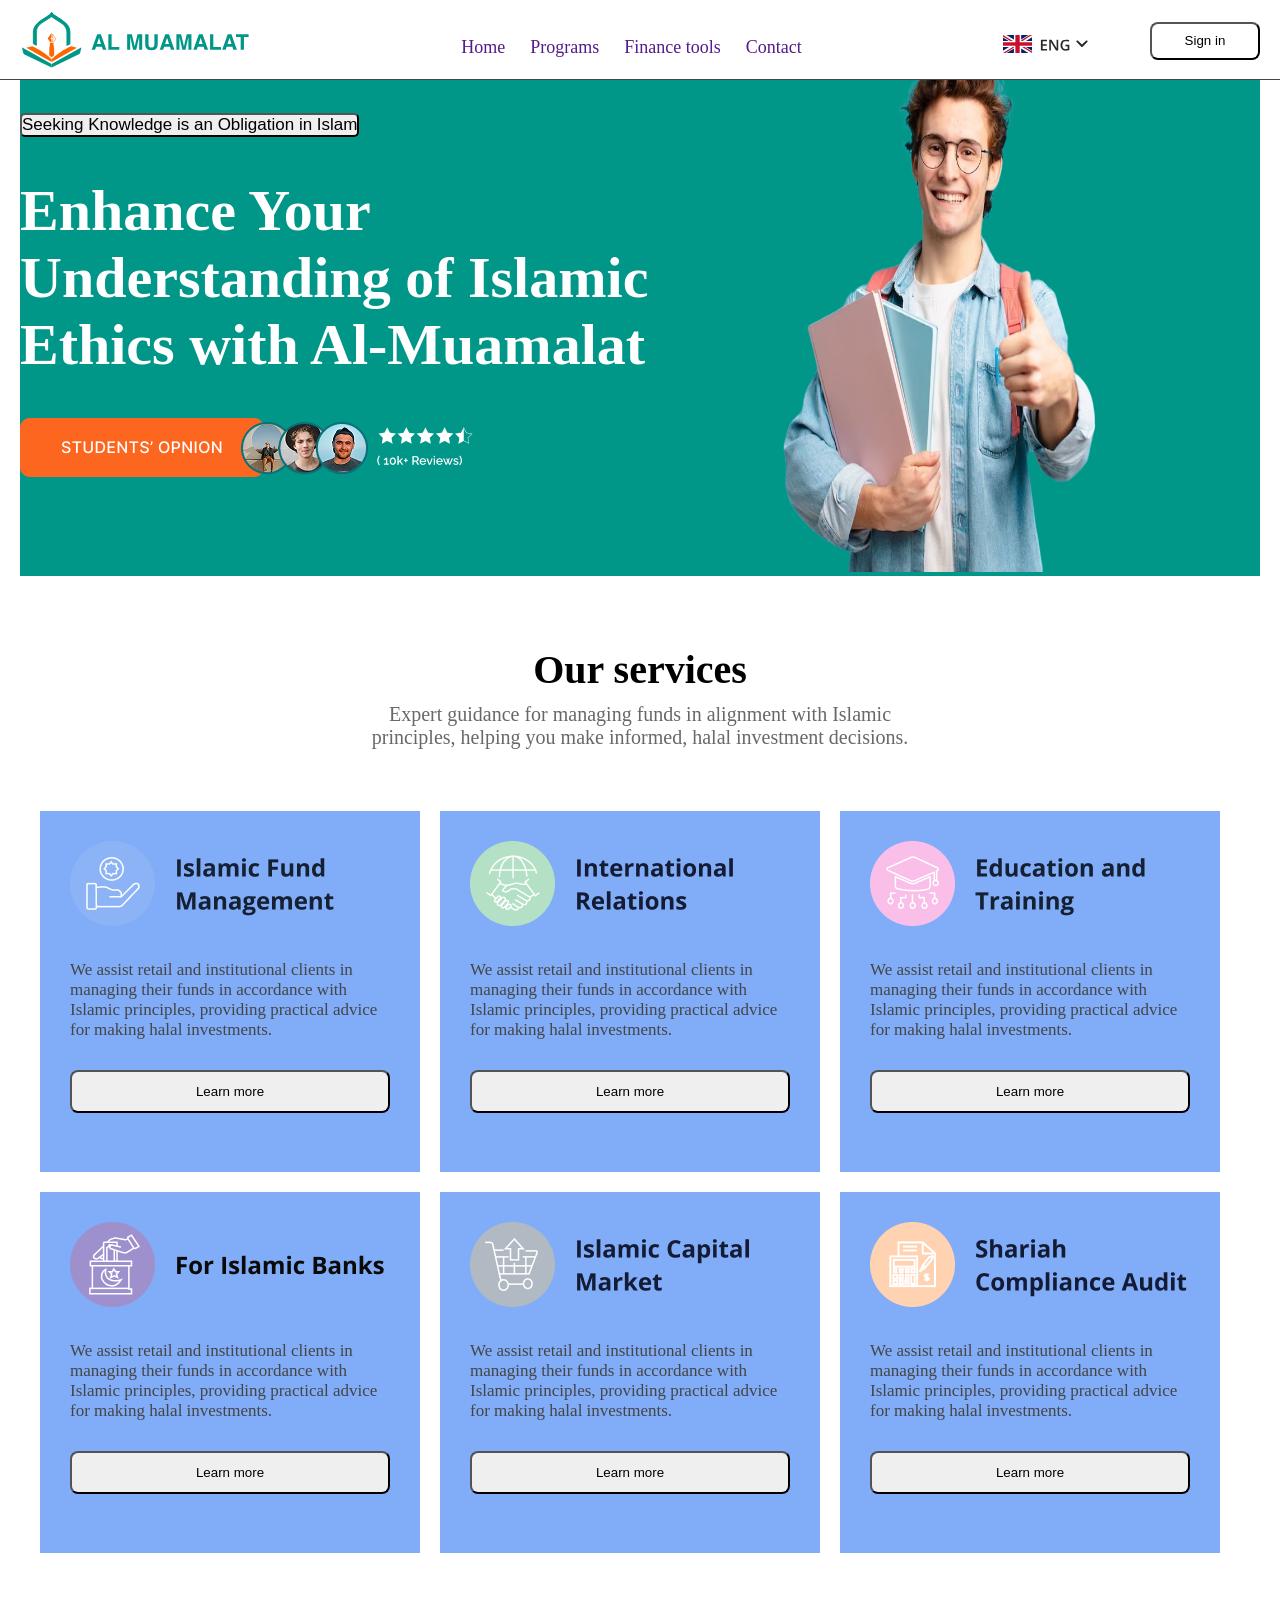
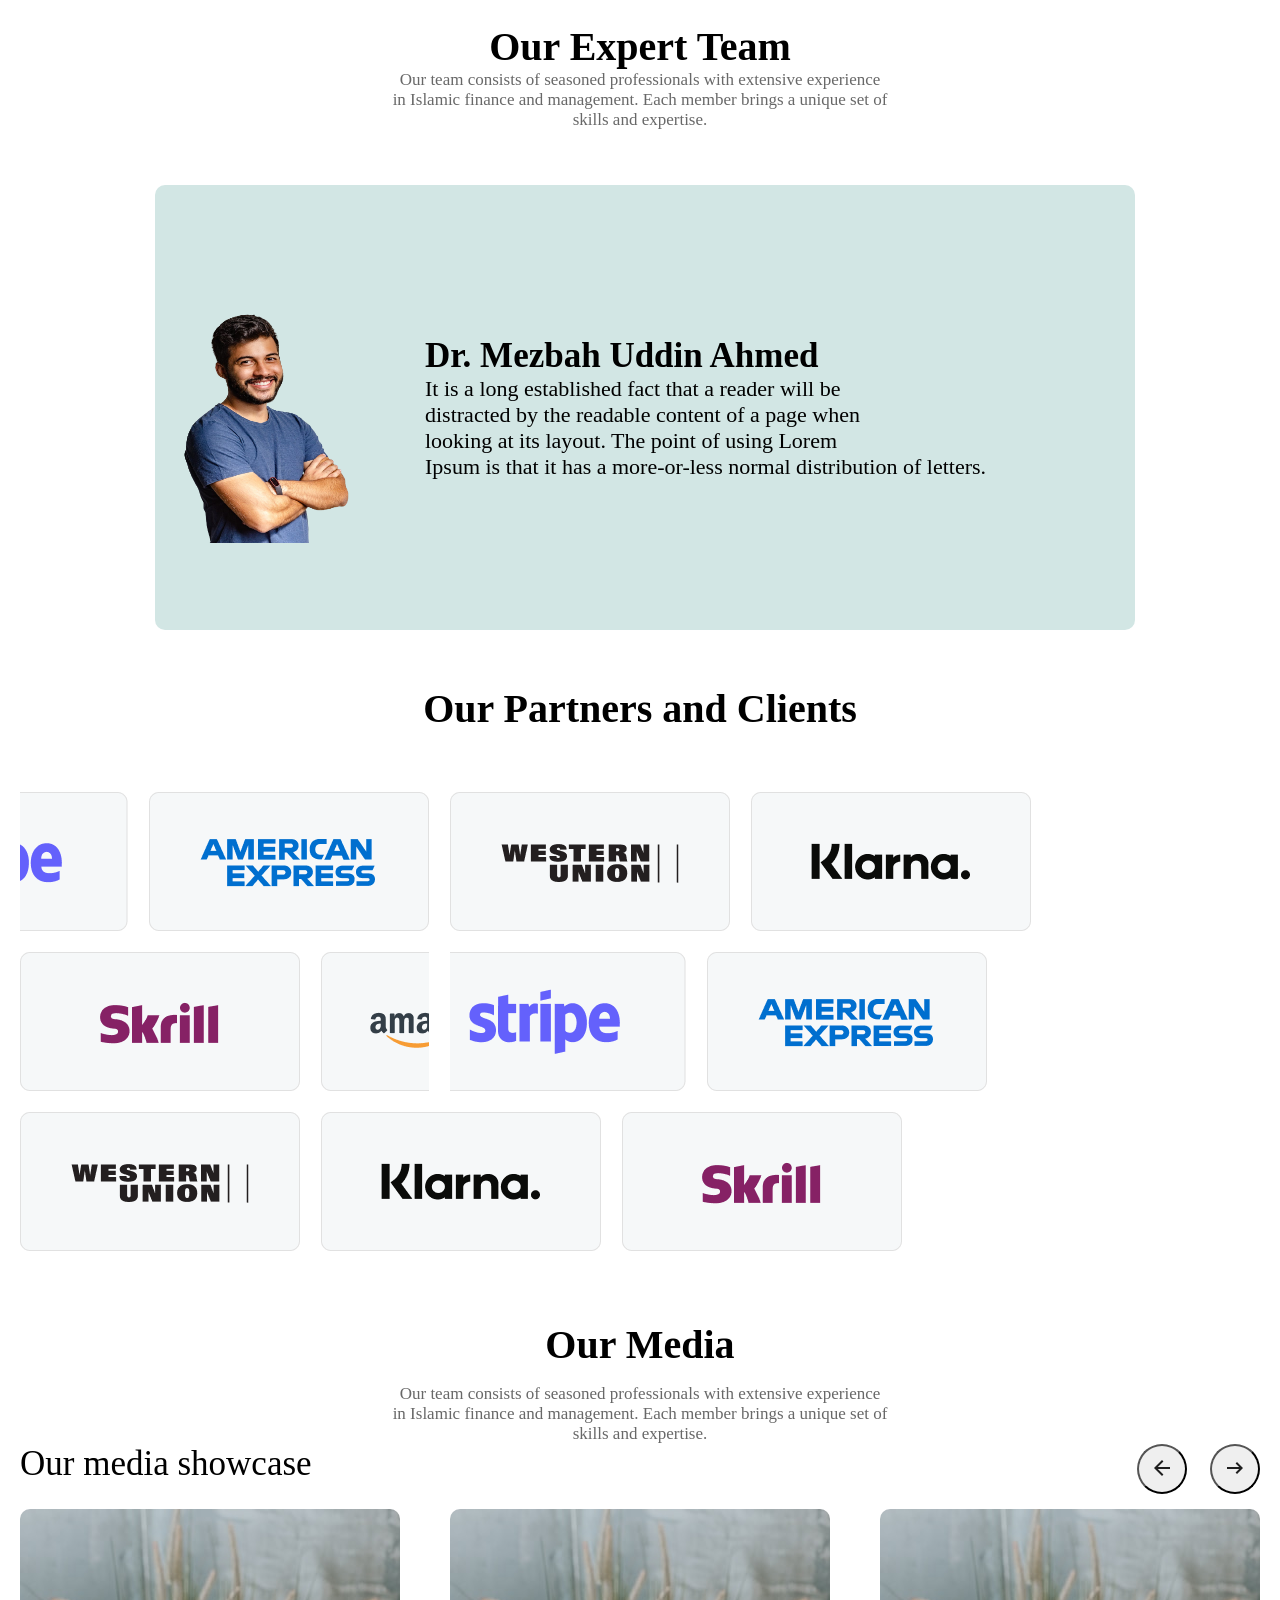
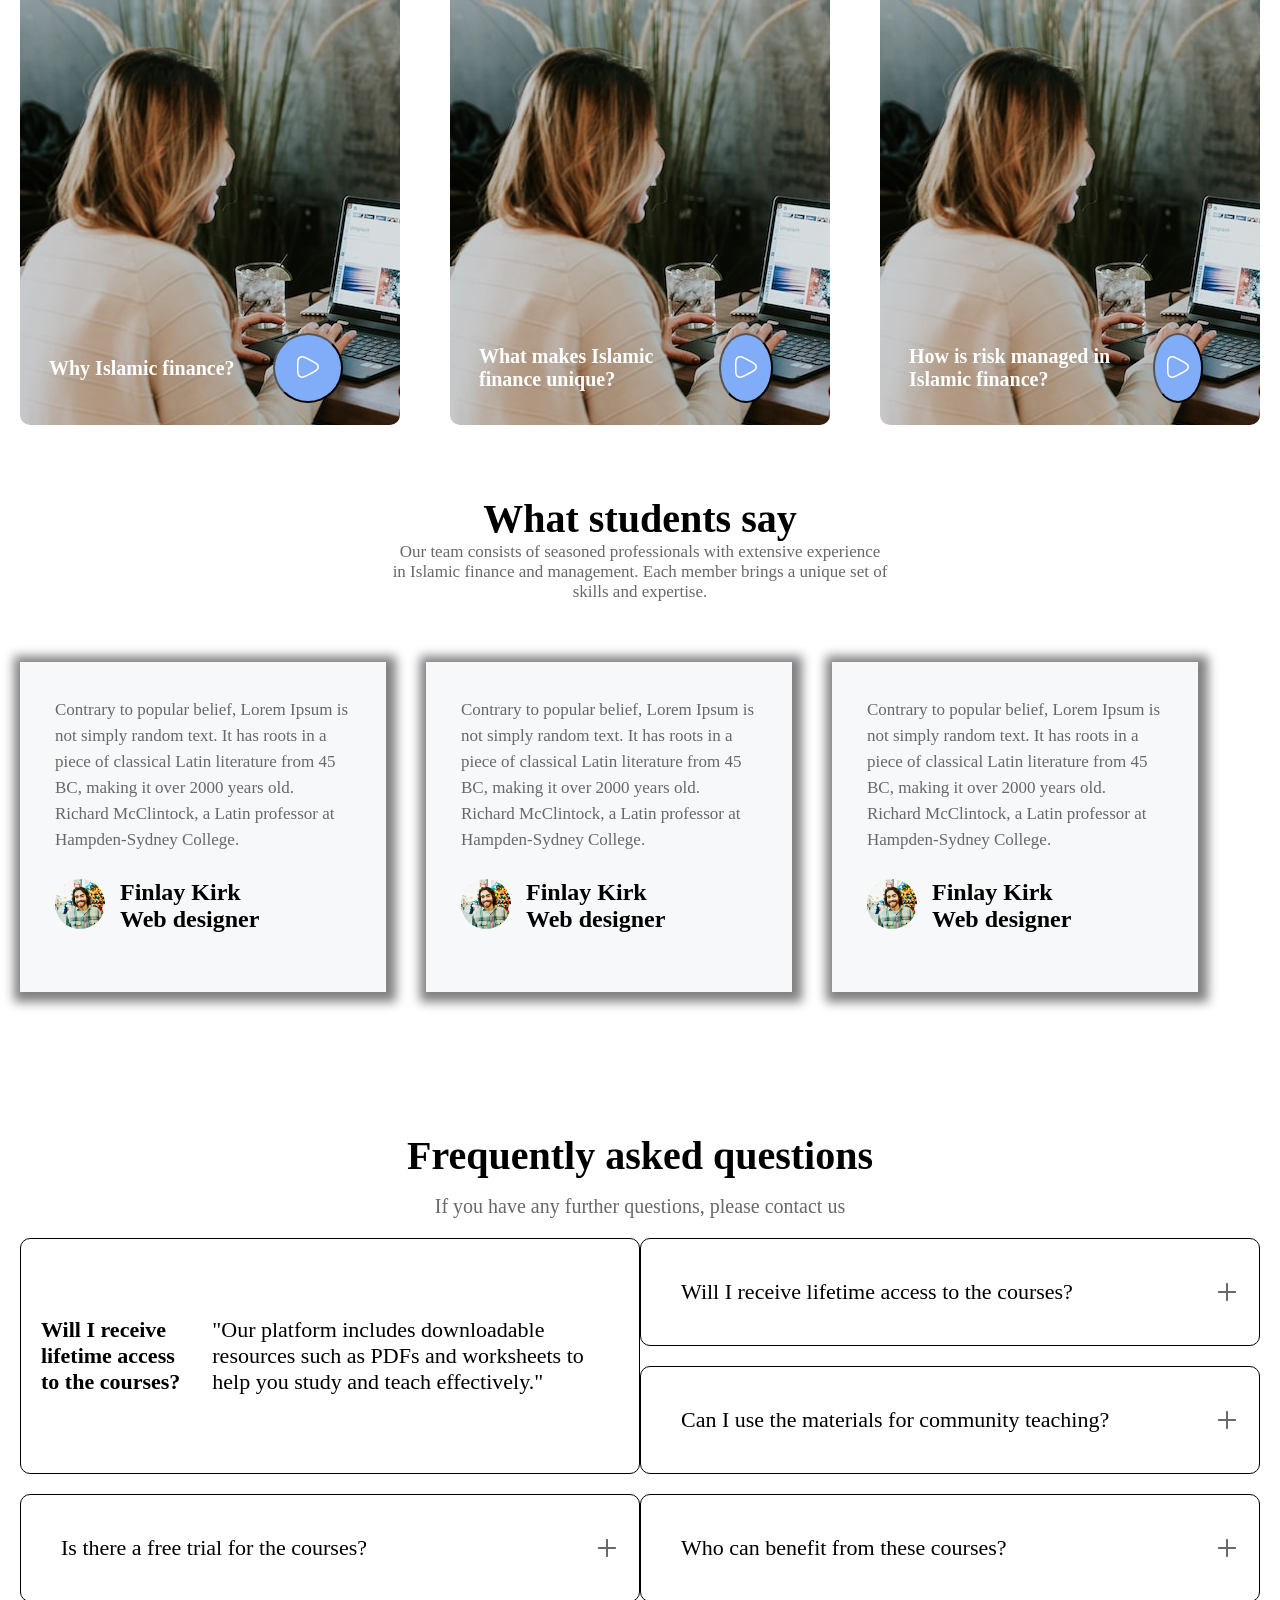
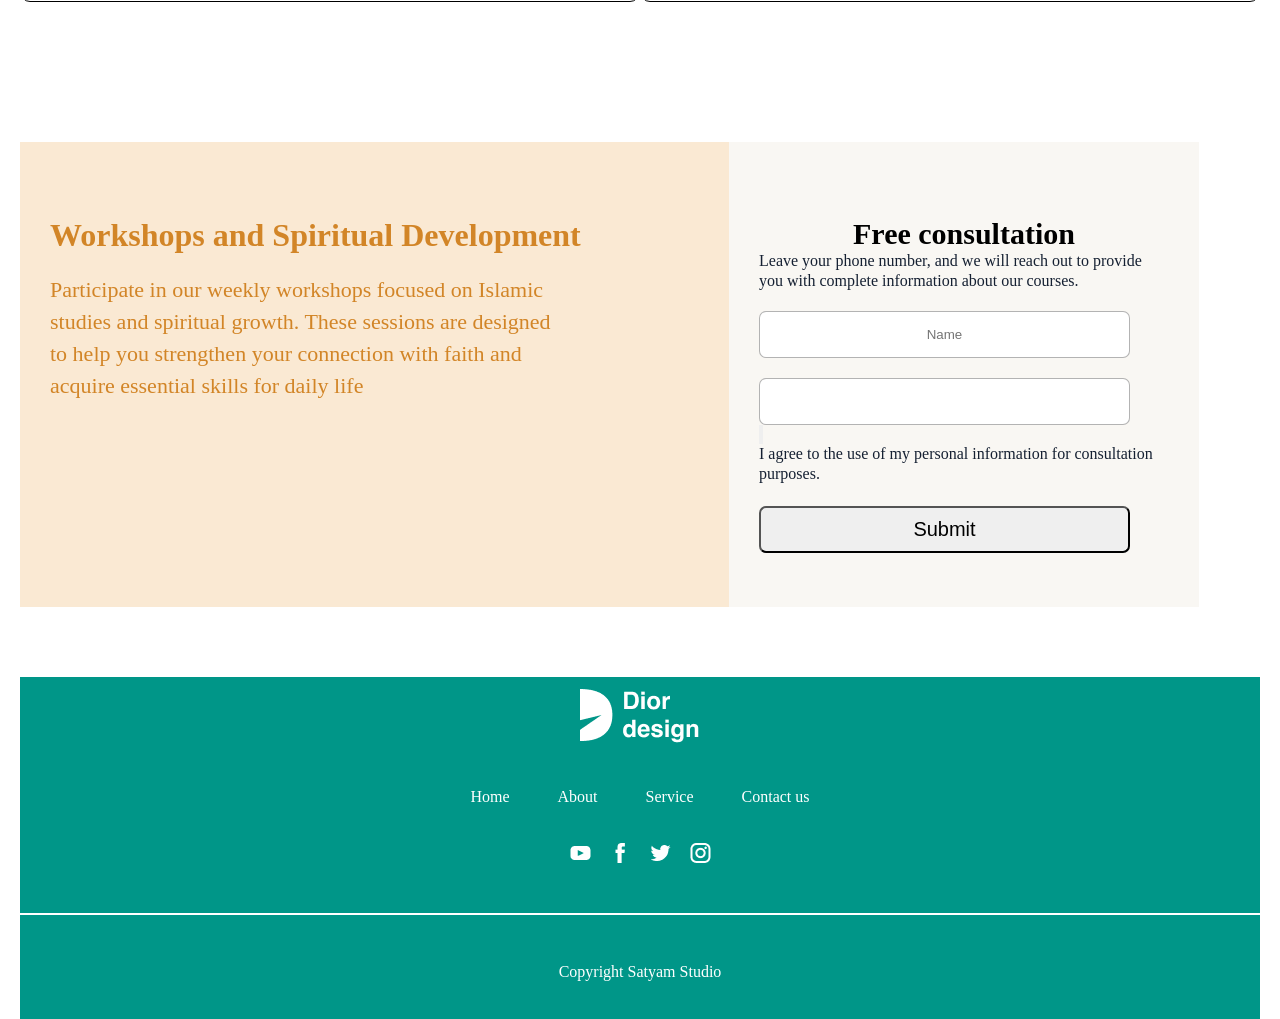
==== index.html @ a53fd9dc "sdsd" ====
<!DOCTYPE html>
<html lang="en">
<head>
    <meta charset="UTF-8">
    <meta name="viewport" content="width=device-width, initial-scale=1.0">
    <link rel="stylesheet" href="./figma.css">
    <title>Loyiha</title>
</head>
<body>
    <!-- header qismi boshlandi -->
    <header class="container">
        <div class="header-qismi container">
            <img src="./images/Logo.svg" alt="Logo">
            <div class="hreflar">
                <a href="">Home</a>
                <a href="">Programs</a>
                <a href="">Finance tools</a>
                <a href="">Contact</a>
            </div>
            <div class="header-right">
                <img src="./images/Change language.svg" alt="logo">
                <p></p>
                <button> Sign in</button>
                <div class="tugma">
                     <img src="./images/menu.svg" alt="menyu">
                </div>

            </div>  
        </div>
    <!-- </header> header qismi tugadi -->
    <main> 
     <!-- birinchi section boshlandi -->
        <section class="one-section">
             <div class="start">
                <div class="start-one">
                    <button>Seeking Knowledge is an Obligation in Islam</button>
                    <h1>Enhance Your  Understanding of Islamic Ethics with Al-Muamalat</h1>
                    <img src="./images/Group 237652.png" alt="rasm">
                </div>
                <div class="start-two">
                    <img src="./images/picture1.png" alt="picture">
                </div>
             </div>
        </section>
        <!-- birinchi section tugadi  -->

        <!-- ikkinchi section boshlandi  -->
        <section class="two-section"> 
              <div class="center">
                <h1>Our services</h1>
                <p>Expert guidance for managing funds in alignment with Islamic <br> principles, helping you make informed, halal investment decisions.</p>
              </div>
              <div class="boxes container">
                   <div class="box">
                       <img src="images/Frame 1116606731.png" alt="logo">
                       <p> We assist retail and institutional clients in managing their funds in accordance with Islamic principles, providing practical advice for making halal investments.</p>
                       <button>Learn more</button>
                   </div>
                   <div class="box">
                       <img src="images/Frame 1116606731 (1).png" alt="logo">
                       <p> We assist retail and institutional clients in managing their funds in accordance with Islamic principles, providing practical advice for making halal investments.</p>
                       <button>Learn more</button>
                   </div>
                   <div class="box">
                       <img src="images/Frame 1116606731 (2).png" alt="logo">
                       <p> We assist retail and institutional clients in managing their funds in accordance with Islamic principles, providing practical advice for making halal investments.</p>
                       <button>Learn more</button>
                   </div>
                   <div class="box">
                       <img src="images/Frame 1116606731 (3).png" alt="logo">
                       <p> We assist retail and institutional clients in managing their funds in accordance with Islamic principles, providing practical advice for making halal investments.</p>
                       <button>Learn more</button>
                   </div>
                   <div class="box">
                       <img src="images/Frame 1116606731 (4).png" alt="logo">
                       <p> We assist retail and institutional clients in managing their funds in accordance with Islamic principles, providing practical advice for making halal investments.</p>
                       <button>Learn more</button>
                   </div>
                   <div class="box">
                       <img src="images/Frame 1116606731 (5).png" alt="logo">
                       <p> We assist retail and institutional clients in managing their funds in accordance with Islamic principles, providing practical advice for making halal investments.</p>
                       <button>Learn more</button>
                   </div>
              </div>
        <!-- </section>  ikkinchi section tugadi  -->

        <!-- uchinchi section boshlandi  -->
        <section class="three-section container">
              <div class="center-three">
                    <h1>Our Expert Team </h1>
                    <p>Our team consists of seasoned professionals with extensive experience <br> in Islamic finance and management. Each member brings a unique set of <br> skills and expertise.</p>
              </div>
              <div class="center-four">
                    <img src="./images/Picture2.png" alt="picture">
                    <div class="four-box">
                        <h1>Dr. Mezbah Uddin Ahmed</h1>
                        <p>It is a long established fact that a reader will be <br> distracted by the readable content of a page when <br>looking at its layout. The point of using Lorem <br> Ipsum is that it has a more-or-less normal distribution of letters.</p>
                        <!-- <img src="images/telin.png" alt="logocha"> -->

                    </div>  
              </div>
        </section>
        <!-- uchinchi section tugadi  -->

        <!-- to'rtinchi section boshlandi  -->
        <section class="four-section">
              <h1>Our Partners and Clients</h1>
            <div class="logo-qutilar">
                 <img src="images/srpe.png" alt="logo">
                 <img src="images/American.png" alt="logo">
                 <img src="images/Westeren.png" alt="logo"> 
                 <img src="images/Klarna.png" alt="logo">
                 <img src="images/Skrill.png" alt="logo">
                 <img src="images/amaz.png" alt="logo">
                 <img src="images/stripe.png" alt="logo">
                 <img src="images/American.png" alt="logo">
                 <img src="images/Westeren.png" alt="logo"> 
                 <img src="images/Klarna.png" alt="logo">
                 <img src="images/Skrill.png" alt="logo">
            </div>
        </section>
        <!-- to'rtinchi section tugadi  -->

        <!-- beshinchi section boshlandi  -->
        <section class="five-section">
            <div class="center-five">
                <h1>Our Media</h1>
                <p>Our team consists of seasoned professionals with extensive experience <br> in Islamic finance and management. Each member brings a unique set of <br> skills and expertise.</p>
            </div>
        <div class="box-five">
            <div class="box-one">
                <h2>Our media showcase</h2>
              <div class="box-tugma">
                    <button><img src="./images/arrow_back_24dp_1F1F1F_FILL0_wght400_GRAD0_opsz24.svg" alt="tugma"></button>
                    <button><img src="./images/arrow_right_alt_24dp_1F1F1F_FILL0_wght400_GRAD0_opsz24.svg" alt="tugma"></button>
              </div>
            </div>
        </div>
        <div class="five-box-pictures">
            <div class="five-box-one">
                <div class="five-box-one-pic">
               <h6>Why Islamic finance?</h6>
               <button><img src="./images/Vector (1).png" alt="tugma"></button>
                </div>
            </div>
            <div class="five-box-one">
                <div class="five-box-one-pic">
               <h6>What makes Islamic finance unique?</h6>
               <button><img src="./images/Vector (1).png" alt="tugma"></button>
                </div>
            </div>
            <div class="five-box-one">
                <div class="five-box-one-pic">
               <h6>How is risk managed in Islamic finance?</h6>
               <button><img src="./images/Vector (1).png" alt="tugma"></button>
                </div>
            </div>    
        </div>        
     </section>
     <!-- beshichi section tugadi  -->
      <!-- oltinchi section boshlandi -->
    <section class="six-section">
        <div class="center-six">
          <h1>What students say</h1> 
          <p>Our team consists of seasoned professionals with extensive experience <br> in Islamic finance and management. Each member brings a unique set of <br> skills and expertise.</p>  
        </div>
        <div class="six-boxes">
            <div class="six-box">
               <h4>
                Contrary to popular belief, Lorem Ipsum is not simply random text. It has roots in a piece of classical Latin literature from 45 BC, making it over 2000 years old. Richard McClintock, a Latin professor at Hampden-Sydney College.
               </h4>
               <div class="six-box-bottom">
                <img src="./images/Finly kirk.png" alt="rasm">
                <h2>Finlay Kirk <br>Web designer</h2>
               </div>
            </div>
             <div class="six-box">
               <h4>
                Contrary to popular belief, Lorem Ipsum is not simply random text. It has roots in a piece of classical Latin literature from 45 BC, making it over 2000 years old. Richard McClintock, a Latin professor at Hampden-Sydney College.
               </h4>
               <div class="six-box-bottom">
                <img src="./images/Finly kirk.png" alt="rasm">
                <h2>Finlay Kirk <br>Web designer</h2>
               </div>
            </div>
             <div class="six-box">
               <h4>
                Contrary to popular belief, Lorem Ipsum is not simply random text. It has roots in a piece of classical Latin literature from 45 BC, making it over 2000 years old. Richard McClintock, a Latin professor at Hampden-Sydney College.
               </h4>
               <div class="six-box-bottom">
                <img src="./images/Finly kirk.png" alt="rasm">
                <h2>Finlay Kirk <br>Web designer</h2>
               </div>
            </div>
        </div>
    </section>
    <!-- oltinchi section tugadi -->
    <!-- yettinchi section boshlandi  -->
     <section class="seven-section">
        <div class="center-seven">
            <h1>Frequently asked questions</h1>
            <p>If you have any further questions, please contact us </p>
        </div>
        <div class="seven-boxes">
            <div class="sev-box">
                <p>Will I receive lifetime access to the courses?</p>
                <img src="./images/add-01.png" alt="+">
            </div>
            <div class="sev-box">
                <p>Can I use the materials for community teaching?</p>
                <img src="./images/add-01.png" alt="+">
            </div>
            <div class="sev-box big">
                <h5>Will I receive lifetime access to the courses?</h5>
                <p>"Our platform includes downloadable resources such as PDFs and worksheets to help you study and teach effectively."</p>
            </div>
            <div class="sev-box">
                <p>Is there a free trial for the courses?</p>
                <img src="./images/add-01.png" alt="+">
            </div>
            
            <div class="sev-box">
                <p>Who can benefit from these courses?</p>
                <img src="./images/add-01.png" alt="+">
            </div>
        </div>
     </section>
     <!-- yettinchi section tugadi -->
    <!-- sakkizinchi section boshlandi -->
       <section class="eight-section">
        <div class="eight-boxes">
            <div class="eight-boxes-left">
                <h1>Workshops and Spiritual Development</h1>
                <p>Participate in our weekly workshops focused on Islamic <br> studies and spiritual growth. These sessions are designed <br> to help you strengthen your connection with faith and <br> acquire essential skills for daily life</p>
            </div>
            <div class="eight-boxes-right">
                <h1>Free consultation</h1>
                <p>Leave your phone number, and we will reach out  to provide you with complete information about our courses. </p>
                <input type="text" placeholder="Name" class="eight-boxes-right-input">
                <input type="number" name="+44" class="eight-boxes-right-input">
                <div class="eight-boxes-right-box">
                    <input type="button" value="">
                    <p>I agree to the use of my personal information for consultation purposes.</p>
                </div>
                <button>Submit</button>
            </div>    
        </div>
       </section>
       <!-- sakkizinchi section tugadi  -->
    </main>
    <footer class="footer-box">
        <div class="footer-center">
            <img src="./images/dior-design.png" alt="logo">
            <div class="footer-hreflari">
                <a href="">Home</a>
                <a href="">About</a>
                <a href="">Service</a>
                <a href="">Contact us</a>
            </div>
            
            <img src="./images/Social media.png" alt="photo" class="two-photo">
            

        </div>
        <div class="chiziq">
            
        </div>
        <p>Copyright Satyam Studio</p>

    </footer>
    <script src="./script.js"></script>
</body>
---- figma.css ----
*{
    margin: 0;
    padding: 0;
    box-sizing: border-box;
}
@import url('https://fonts.googleapis.com/css2?family=Inter:ital,opsz,wght@0,14..32,100..900;1,14..32,100..900&display=swap');
/* HEADER QISMI BOSHLANISHI */
.container{
    max-width: 1290px;
    padding: 0 20px;
    margin: 0 auto; 
    background-color: #FFFFFF;
}
.header-qismi {
    display: flex;
    justify-content: space-between;
    height: 80px;
    align-items: center;
    position: fixed;
    top: 0;
    left: 0;
    right: 0;
    border-bottom: 1px #454545 solid;
}

.header-qismi img{
    width: 240px;
    height: 56px;
} 
.hreflar {
    display: flex;
    gap: 25px;
}
.hreflar a{
    font-size: 18px;
    text-decoration: dashed;
    margin-top: 15px;
}
.hreflar a:hover{
    transition: all 0.5 ease;
    transform: scale(1.05);
    color: #009688;
}
.header-right{
    display: flex;
    margin-top: 8px;
    gap: 12px;
}
.header-right img{
    width: 91px;
    height: 44px;
    border-radius: 8px;
}
.header-right p {
    width: 32px;
    height: px;
    color: #009688;
    border: 0.7px;
    transform: rotate(-90deg);   
}
.header-right button{
    width: 110px;
    height: 38px;
    border-radius: 8px;
    background-color: #ffff;
}
.header-right button:hover{
    transition: all 0.5 ease;
    transform: scale(1.06);
    background-color: #009688;
    color: #FFFF;
}
.header-right .tugma{
    width: 40px;
    height: 40px;
    display: none;
}
/* header media qismi */
@media(max-width:900px){
    .header-qismi .hreflar{
       display: none;
    }
    .header-qismi img{
        width: 180px;
        height: 45px;
    }
    .header-right img{
        width: 75px;
        height: 35px;
    }
    .header-right button{
        width: 70px;
        height: 30px;
    }
    .header-right .tugma{
        display: block;
        width: 15px;
        height: 15px;
    }
}
@media(max-width:500px){
    .header-qismi img{
        width: 150px;
        height: 35px;
    }
    .header-right img{
        width: 65px;
        height: 25px;
    }
    .header-right button{
        width: 60px;
        height: 20px;
    }
    .header-right .tugma{
        width: 10px;
        height: 10px;
    }
}

/* HEADER QISMI TUGADI */

/* MAIN QISMI BOSHLANDI */
/* Birinchi section boshlandi */
.one-section{
    background-color: #009688;
}
.start {
    display: flex;
    background-color:#009688 ;
}
.start-one button{
    border-radius: 5px;
    font-size: 17px;
    margin-top: 113px;
}
.start-one button:hover{
    transition: all 0.5 ease;
    background-color: #0526cd;
    transform: scale(1.07);
}
.start-one h1{
    font-size: 58px;
    font-style: bold;
    color: #FFFFFF;
    margin-top: 40px;
}
.start-one img{
    width: 455px;
    height: 59px;
    margin-top: 40px;
}
.start-two img{
    width: 594px;
    height: 572px;
}
/* birinchi section mediasi */
@media(max-width:900px){
    .start{
        display: block;
    }
    .start-one button{
        font-size: 16px;
        margin-top: 83px;
    }
    .start-one h1{
        font-size: 48px;
    }
    .start-one img{
        width: 420px;
        height: 50px;
    }
    .start-two img{
        width: 550px;
        height: 532px;
    }
}
@media(max-width:500px){
    .start-one h1{
        font-size: 38px;
    }
    .start-one img{
        width: 400px;
        height: 40px;
    }
    .start-two img{
        width: 520px;
        height: 500px;
    }
}
/* Birinchi section to'liq tugadi */

/* Ikkinchi section boshlandi */
.two-section{
 background-color: #FFFF;
}
.center{
    align-items: center;
    text-align: center;
  
}
.center h1{
    font-size: 40px;
    font-weight: 700;
    font-style: bold;
    color: #000000;
    margin-top: 70px;
}
.center p{
    font-size: 20px;
    color: #686868;
    font-weight: 500;
    margin-top: 10px;
}
.boxes{
    display: flex;
    flex-wrap: wrap;
    gap: 20px;
    margin-top: 62px;
}
.box{
    width: 380px;
    height: 361px;
    background-color:#80acf8;
}

    /* color: #80acf8; */

.box img{
    margin: 30px; 
    border-radius: 6px;  
}
.box p{
    font-size: 17px;
    font-weight: 400;
    color: #454545;
    margin-left: 30px;
    margin-right: 30px;
}
.box button{
    width: 320px;
    height: 43px;
    border-radius: 8px;
    margin: 30px;
}
.box button:hover{
    transition: all 0.7 ease;
    transform: scale(1.05);
    color: #FFFFFF;
    background-color: #000000;
}
/* ikkinchi section media qismi */
@media(max-width:900px){
    center h1{
        font-size: 30px;   
    }
}
/* ikkinchi section tugadi */

/* Uchinchi section boshlandi */
.center-three{
    text-align: center;
    margin-top: 70px;
}
.center-three h1{
    font-size: 40px;
    font-style: bold;
    font-weight: 700;
    color: #000000;
}
.center-three p{
    font-size: 17px;
    font-weight: 500;
    color: #686868;
}

.center-four{
    display: flex;
    /* justify-content: space-between;   */
    align-items: center ;
    background-color: #D2E6E4;
    width: 980px;
    height: 445px;
    margin: 55px;
    border-radius: 10px;
    margin-left: 115px;
    gap: 65px;
}
.center-four img{
    width: 205px;
    height: 270px;
}

.four-box h1{
    font-size: 35px;
}
.four-box p{
    font-size: 22px;
}
/* .four-box img{
    margin-top: 36px;
} */
/* uchinchi section mediasi boshlandi */
@media(max-width:900px){
    .center-three h1{
        font-size: 30px;
    }
    .center-three p{
        font-size: 15px;
    }
    .center-four{
        width: 700px;
        height: 330px;
        margin-left: 50px;
    }
    .four-box h1{
        font-size: 30px;   
    }
    .four-box p{
        font-size: 17px;
    }
    .four-box img{
        margin-top: 30px;
    }
    
    }
    @media(max-width:500px){
        .center-three h1{
            font-size: 27px;
        }
        .center-three p{
            font-size: 13px;
        }
        .center-four{
            display: block;
            width: 410px;
            align-items: center;
            margin-left: 20px;
            padding: 20px;
            height: 420px;
        }
        .four-box h1{
            font-size: 22px;
        }
        .four-box p{
            font-size: 10px;
        }
        .four-box img{
             margin-top: 25px;
        }
    }
    /* uchinchi section tuliq tugadi */

    /* To'rtinchi section boshlanmoqda */
    .four-section h1{
        text-align: center;
        font-style: bold;
        font-size: 40px;
        font-weight: 700;
    }
    .logo-qutilar{
        display: flex;
        margin-top: 60px;
        gap: 21px;
        flex-wrap: wrap;
        /* width: 1785px; */
        /* height: 305px; */
    }
    @media(max-width:900px){
        .four-section h1{
            font-size: 30px;
        }
        .logo-qutilar img{
            width: 200px;
            height: 120px;   
        }
    }
    @media(max-width:500px){
        .four-section h1{
            font-size: 26px;
        }
        .logo-qutilar img{
            width: 160px;
            height: 80px;
        }
    }
    /* to'rtinchi section to'liq tugadi */

    /* beshinchi section boshlandi */
    .center-five{
        text-align: center;
        align-items: center;
        margin-top: 70px;
    }
    .center-five h1{
        font-size: 40px;
        font-weight: 700;
        color: #000000;
    }
    .center-five p{
        font-weight: 500;
        font-size: 17px;
        color: #686868;
        margin-top: 16px;
    }
.box-one{
    display: flex;
    justify-content: space-between;
}
.box-one h2{
    font-size: 35px;
    font-weight: 500;
    color: #000000;
}
.box-tugma{
    display: flex;
    gap: 23px;
}
.box-tugma button{
    width: 50px;
    height: 50px;
    transition: all 0.5 ease;
    border-radius: 50%;
}
.box-tugma button:hover{
    transform: scale(1.08);
    transform: rotate(5px);
    background-color: #009688;
}
.five-box-pictures{
    display: flex;
    margin-top: 15px;
    gap: 20px;
    justify-content: space-between;
}
.five-box-one{
    background-image: url(./images/five-box-picture1.jpg);
    width: 380px;
    height: 516px;
    border-radius: 10px;
}
.five-box-one-pic{
    display: flex;
    justify-content: space-between;
    width: 323px;
    height: 70px;
    margin-top: 424px;
    align-items: center;
    padding-left: 29px;
}
.five-box-one-pic h6{
    font-weight: 700;
    font-size: 20px;
    color: #FFFFFF;
}
.five-box-one-pic button{
    width: 70px;
    height: 70px;
    border-radius: 50%;
    transition: all 0.8 ease;
    background-color: #80acf8;
}
.five-box-one-pic button:hover{
    transform: rotate(6px);
    transform: scale(1.09);
    background-color: #0526cd;
}
/* beshinchi section tugadi  */
/* mediasi boshlandi */
@media(max-width:900px){
    .center-five h1{
        font-size: 34px;
    }
    .center-five p{
        font-size: 15px;
    }
    .box-one h2{
        font-size: 30px;
    }
    .box-tugma button{
        width: 40px;
        height: 40px;
    } 
    .five-box-pictures{
        flex-wrap: wrap;
    }
    .five-box-one{
        width: 340px;
        height: 475px;
    }
    .five-box-one-pic{
        margin-top: 390px;
        width: 283px;
        height: 55px;
        padding-left: 19px;
    }
    .five-box-one-pic h6{
        font-size: 16px;
    }
    .five-box-one-pic button{
        width: 47px;
        height: 47px;
    }
    }
@media(max-width:500px){
    .center-five h1{
        font-size: 30px;
    }
    .center-five p{
        font-size: 12px;
    }
    .box-one h2{
        font-size: 25px;
    }
    .box-tugma button{
        width: 35px;
        height: 35px;
    }
    .five-box-one{
        width: 300px;
        height: 430px;
    }
    .five-box-one-pic{
        margin-top: 380px;
        width: 263px;
        height: 48px;
        padding-left: 15px;
    }
    .five-box-one-pic h6{
        font-size: 12px;
    }
    .five-box-one-pic button{
        width: 40px;
        height: 40px;
    }  
}
/* beshinchi section mediasi ham tugadi */
/* oltinchi section boshlandi  */
.center-six{
    text-align: center;
    align-items: center;
    margin-top: 70px;
}
.center-six h1{
    font-weight: 700;
    font-size: 40px;
    color: #000000;
}
.center-six p{
    font-weight: 500;
    font-size: 17px;
    color: #686868;
}
.six-boxes{
    display: flex;
    gap: 40px;

}
.six-box{
    width: 366px;
    height: 330px;
    margin-top: 60px;
    border: 0.6px ;
    box-shadow: 2px 2px 10px 8px gray ;
    background-color: #F6F8F9;
}
.six-box h4{
    font-weight: 500;
    font-size: 17px;
    color: #686868;
    width: 296px;
    height: 182px;
    margin-top: 35px;
    margin-left: 35px;
    line-height: 26px;
}
.six-box-bottom{
    display: flex;
    gap: 15px;
    margin-left: 35px;

}
.six-box-bottom img{
    width: 50px;
    height: 50px;
    border-radius: 50%;
}
/* oltinchi section tugadi  */
/* oltinchi section mediasi  */
@media (max-width:900px){
    .center-six h1{
        font-size: 35px;
    }
    .center-six p{
        font-size: 13px;
    }
    .six-boxes{
       display: grid;
       grid-template-columns: repeat(2,1fr); 
    }
    .six-box{
        width: 356px;
        height: 320px;
    }
    .six-box h4{
        font-size: 15px;
    }
    .six-box-bottom img{
        width: 45px;
        height: 45px;
    }
}
@media(max-width:500px){
    .center-six h1{
        font-size: 30px;
    }
    .center-six p{
        font-size: 10px;
    }
    .six-boxes{
        display: grid;
        grid-template-columns: repeat(1fr);
    }
    .six-box{
        width: 336px;
        height: 300px;
    }
    .six-box h4{
        font-size: 13px;
    }
    .six-box-bottom img{
        width: 40px;
        height: 40px;
    }
}
/* oltinchi section mediasi tugadi */
/* yettinchi section boshlandi */
.center-seven{
    margin-top: 140px;
    text-align: center;
    align-items: center;
}
.center-seven h1{
    font-size: 40px;
    font-weight: 700;
    color: #000000;
}
.center-seven p{
    font-size: 20px;
    font-weight: 500;
    color: #686868;
    margin-top: 16px;
}
.seven-boxes{
    display: grid;
    grid-template-columns: repeat(2,1fr);
}
.sev-box{
    border: 1px solid #000000;
    margin-top: 20px;
    border-radius: 10px;
    display: flex;
    justify-content: space-between;
    align-items: center;
    padding: 20px;
}
.sev-box p{
    font-size: 22px;
    font-weight: 500;
    color: #000000;
    padding: 20px;
}
.big{ 
    grid-row: 1 / span 2;
}
.big h5{
    font-size: 22px;
    display: block;
    flex-direction: column;
    justify-content: center;

}

/* yettinchi section mediasi boshlanmoqda */
@media(max-width:900px){
    .center-seven{
        margin-top: 100px;
    }
    .center-seven h1{
        font-size: 33px;
    }
    .center-seven p{
        font-size: 16px;
        margin-top: 10px;
    }
    .seven-boxes{
        display: block;
        grid-template-columns: repeat(1fr);
    }
}
@media(max-width:500px){
    .center-seven{
        margin-top: 90px;
    }
    .center-seven h1{
        font-size: 28px;
    }
    .center-seven p{
        font-size: 12px;
        margin-top: 9px;
    }
    .sev-box{
        width: 450px;
        height: 70px;
        margin-top: 15px;
    }
    .sev-box p{
        font-size: 18px;
    }
}
/* yettinchi section mediasi tugadi */

/* sakkizinchi section boshlandi */
.eight-boxes{
    display: flex;
    margin-top: 140px;
}
.eight-boxes-left{
    width: 709px;
    height: 465px;
    background-color: #FAE9D3;
    padding: 30px;
}
.eight-boxes-left h1{
    font-size: 32px;
    font-weight: 700;
    color: #D28527;
    margin-top: 45px;
}
.eight-boxes-left p{
    font-size: 22px;
    font-weight: 500;
    line-height: 32px;
    color: #D28527;
    margin-top: 20px;
    
}
.eight-boxes-right{
    background-color: #F9F7F3;
    width: 470px;
    height: 465px;
    padding: 30px;
}
.eight-boxes-right h1{
    font-size: 30px;
    font-weight: 700;
    color: #000000;
    text-align: center;
    align-items: center;
    margin-top: 45px;
}
.eight-boxes-right p{
    font-size: 16px;
    color: #152032;
    line-height: 20px;
    font-weight: 500;
}
.eight-boxes-right-input{
    width: 371px;
    height: 47px;
    border-radius: 7px;
    border: 1px solid #68686880;
    margin-top: 20px;
    text-align: center;
}
.eight-boxes-right button{
    width: 371px;
    height: 47px;
    border-radius: 7px;
    font-size: 20px;
    margin-top: 22px;
}
.eight-boxes-right button:hover{
    transition: all 0.6 ease;
    transform: scale(1.04);
    background-color: #009688;
    color: #FFFFFF;
}
/* sakkizinchi section mediasi */
@media(max-width:900px){
    .eight-boxes{
        margin-top: 100px;
    }
    .eight-boxes-left h1{
        font-size: 28px;
    }
    .eight-boxes-left p{
        font-size: 19px;
    }
    .eight-boxes-right h1{
        font-size: 28px;
    }
    .eight-boxes-right-input{
        width: 300px;
        height: 40px;
    }
    .eight-boxes-right button{
        width: 270px;
        height: 30px;
    }
}
@media(max-width:500px){
    .eight-boxes{
        margin-top: 80px;
        display: block;   
    }
    .eight-boxes-left{
        width: 450px;
        height: 300px;
    }
    .eight-boxes-left h1{
        font-size: 25px;
        margin-top: 25px;
    }
    .eight-boxes-left p{
        font-size: 15px;
    }
    .eight-boxes-right{
        width: 450px;
        height: 370px;
    }
    .eight-boxes-right h1{
        font-size: 25px;
        margin-top: 22px;
    }
    .eight-boxes-right h1{
        font-size: 25px;
    }
    .eight-boxes-right-input{
        width: 250px;
        height: 35px;
    }
    .eight-boxes-right button{
        width: 250px;
        height: 30px;
    }
}
/* sakkizinchi section mediasi tugadi */
/* footer qismi boshlanmoqda */

.footer-box{
    background-color: #009688;
    margin-top: 70px;
    
}
.footer-center{
    display: flex;
    flex-direction: column;
    justify-content: center;
    gap: 35px;
    
}
.footer-center img{
   width: 140px;
   height: 76px;
   margin-top: 38px; 
   margin: 0 auto;
   
}
.footer-hreflari{
    display: flex;   
    gap: 48px;
    margin: 0 auto;
    
}
.footer-hreflari a{
    text-decoration: dashed;
    color: #FFFFFF;  
}
.footer-hreflari a:hover{
    transition: all 0.5 ease;
    transform: scale(1.03);
    color: #0526cd;
}

.footer-center .two-photo {
    width: 363px;
    height: 24px;
    margin:0 auto;
    
}
.chiziq{
    border: 1px solid #FFFFFF;
    margin-top: 48px;
}
.footer-box p{
    text-align: center;
    margin-top: 48px; 
    padding-bottom: 38px;
    color: #FFFFFF;
}  
@media(max-width:900px){
    .footer-center img{
        width: 130px;
        height: 66px;
    }
    .footer-two-photo img{
        width: 350px;
        height: 22px;
    }
}
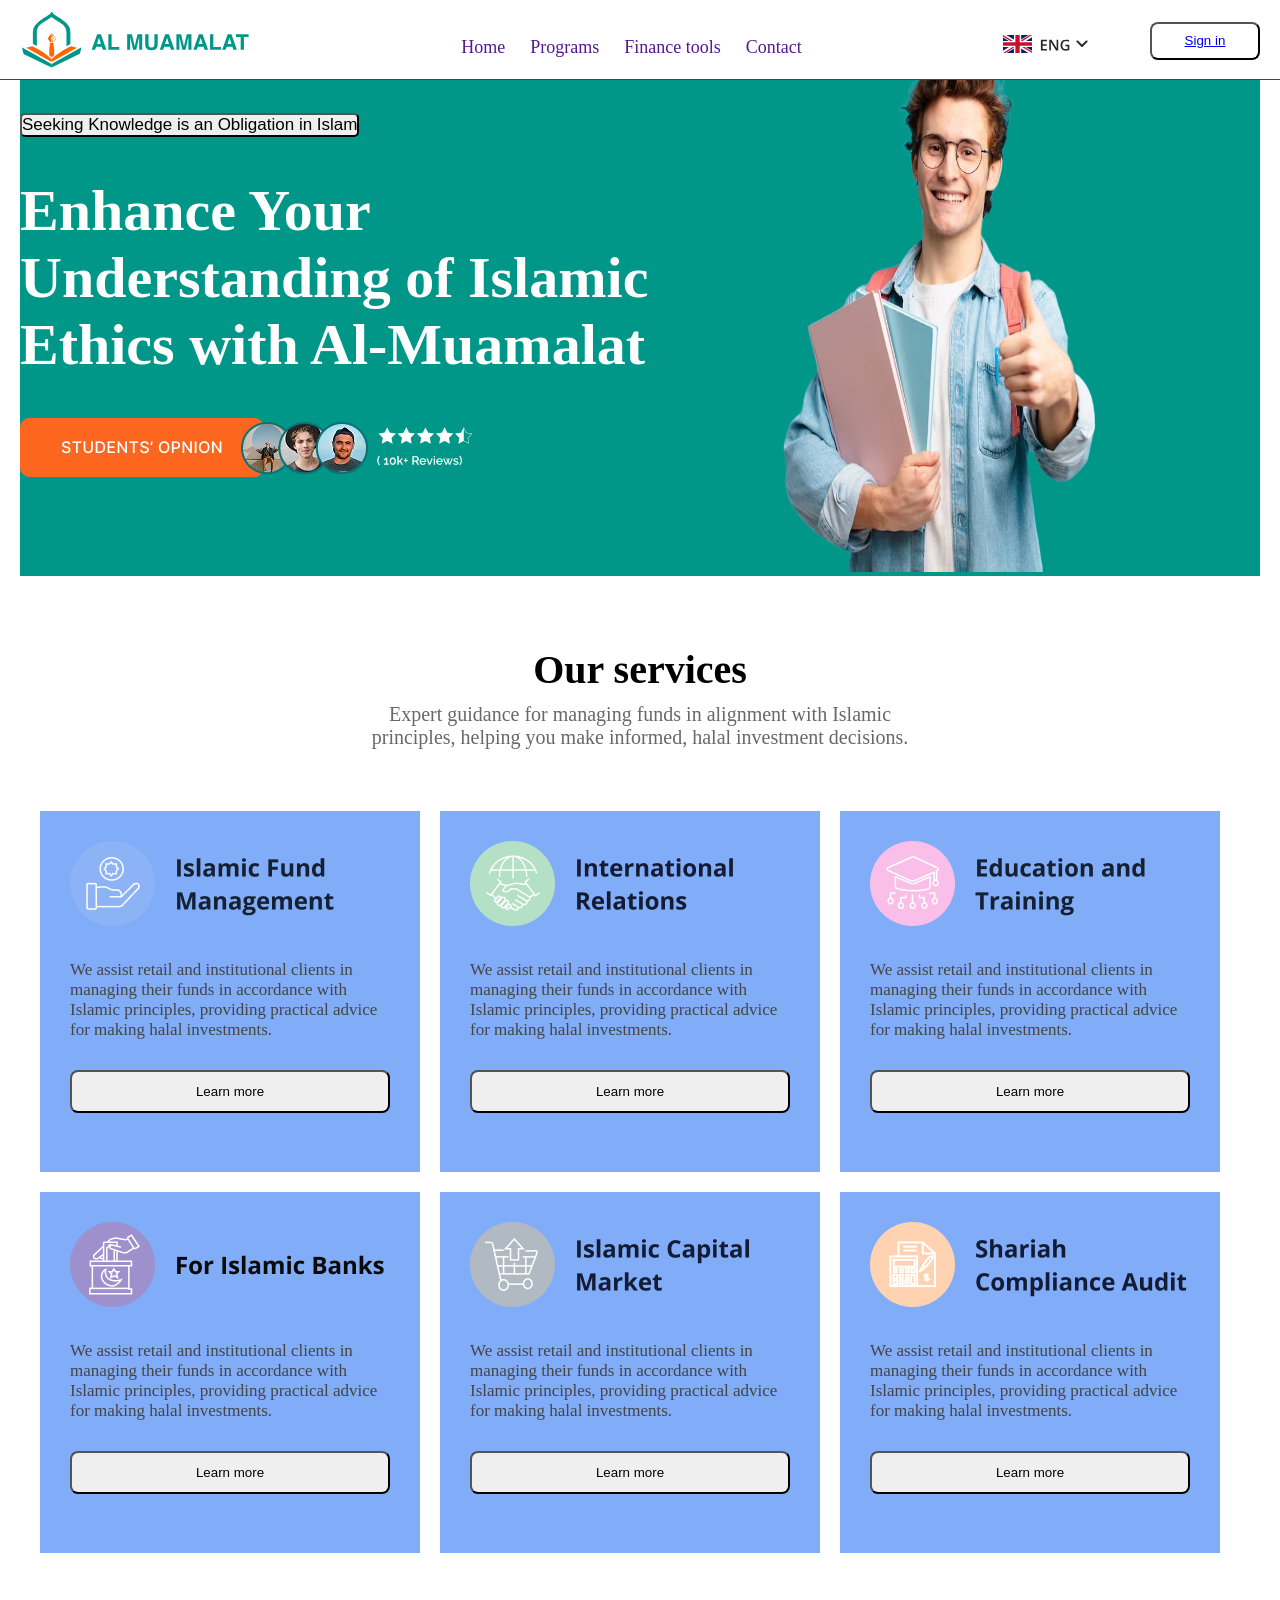
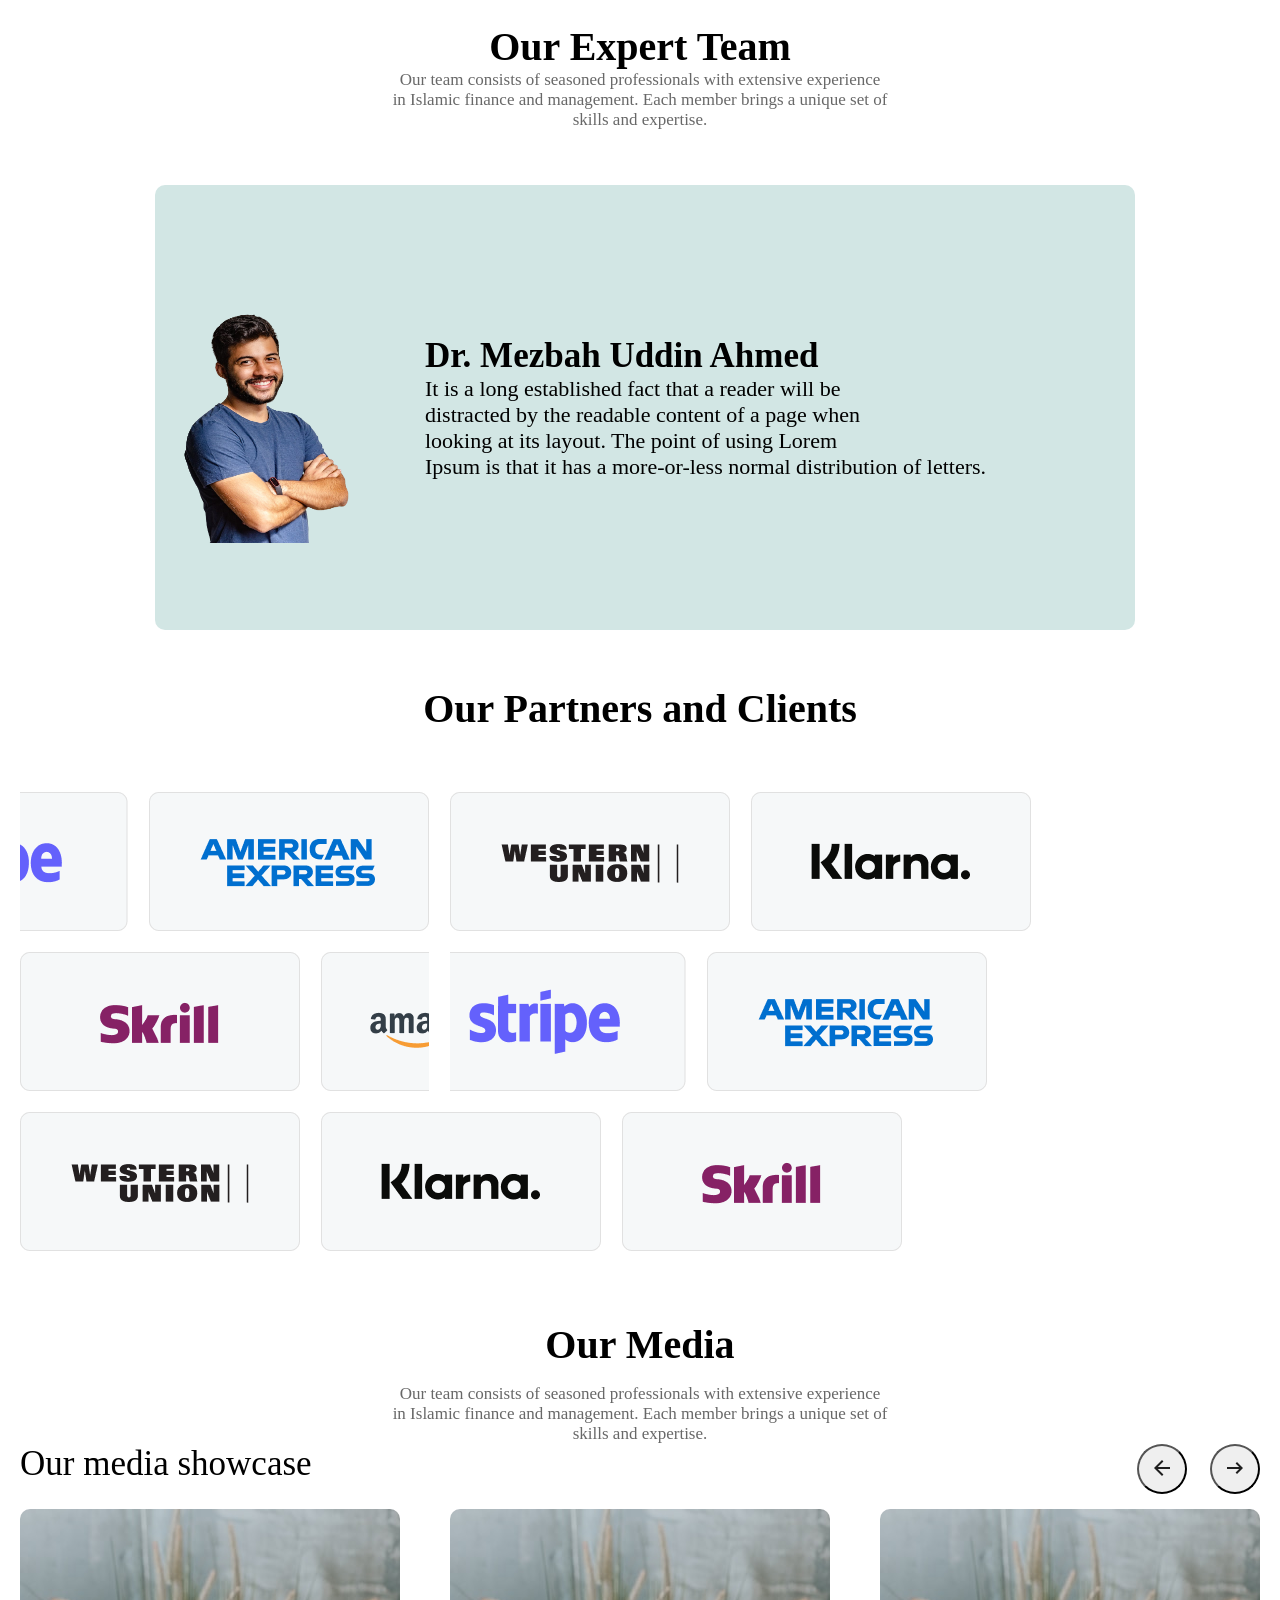
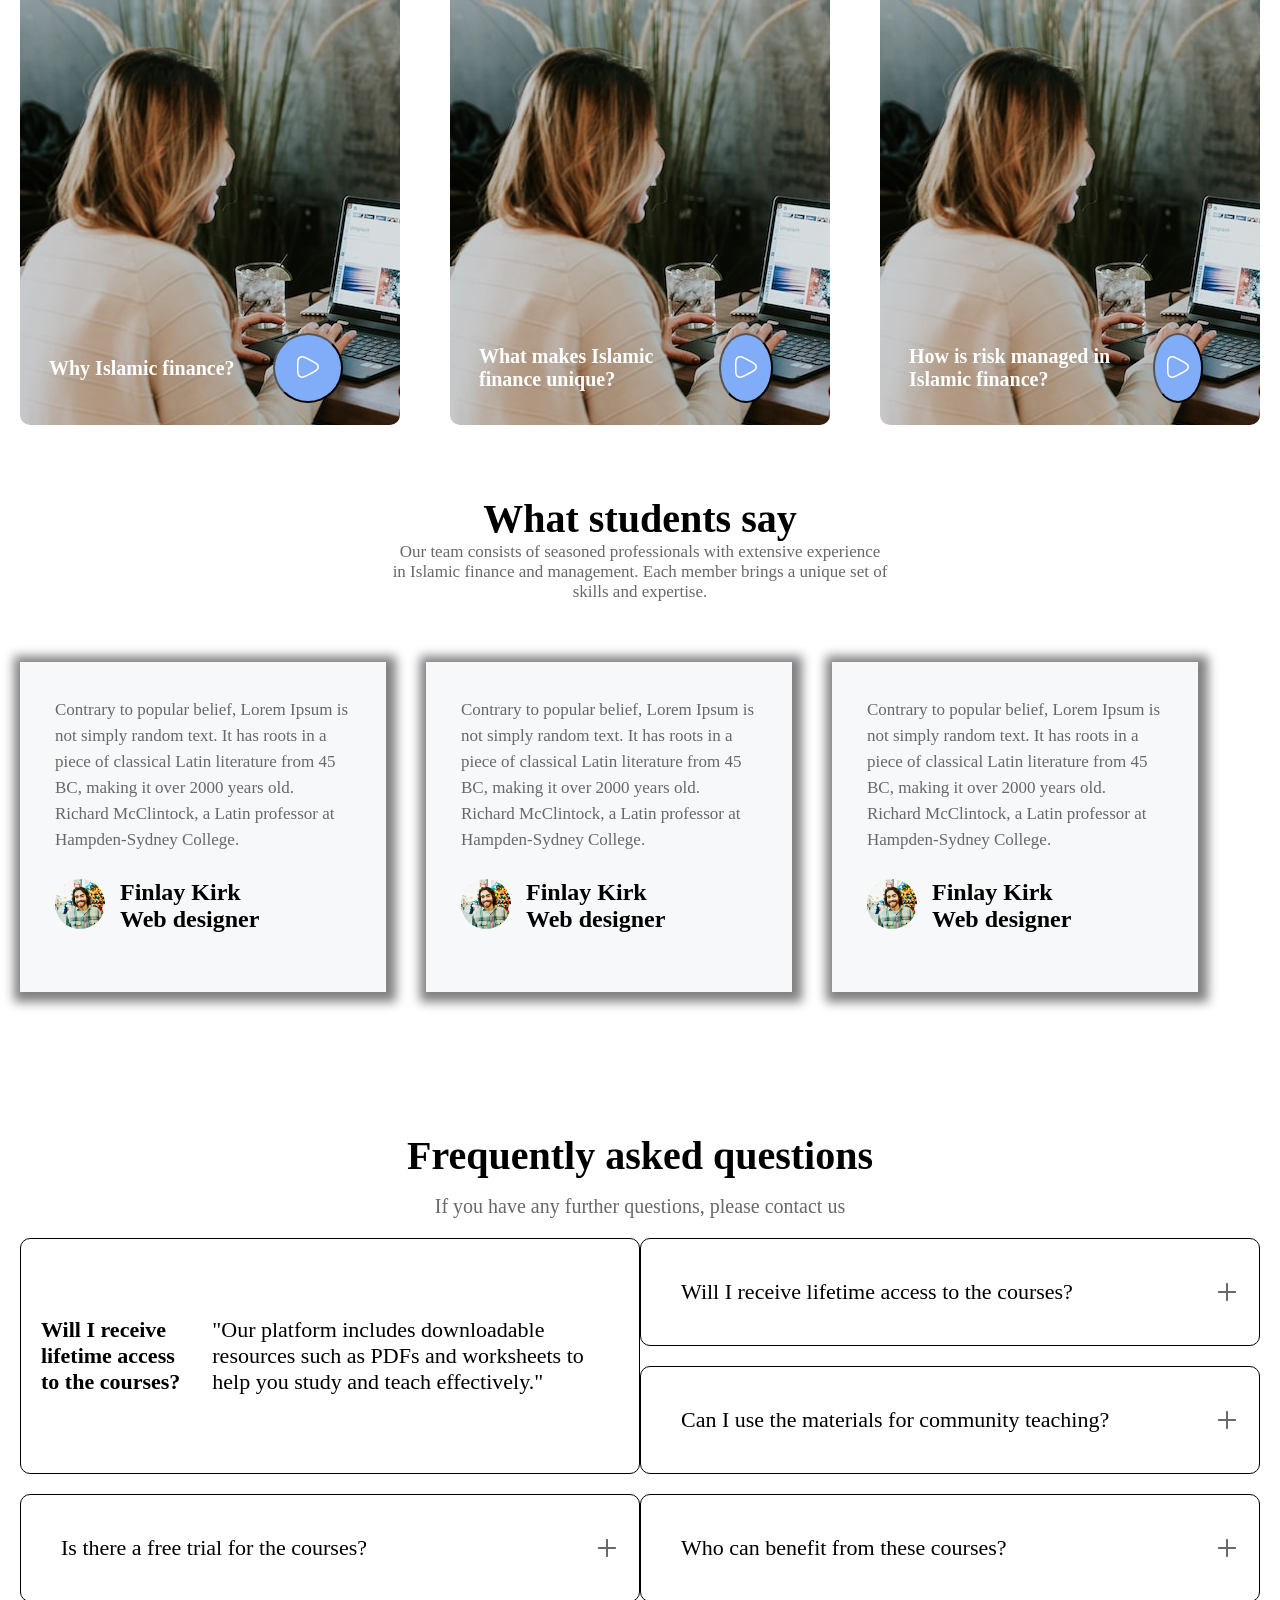
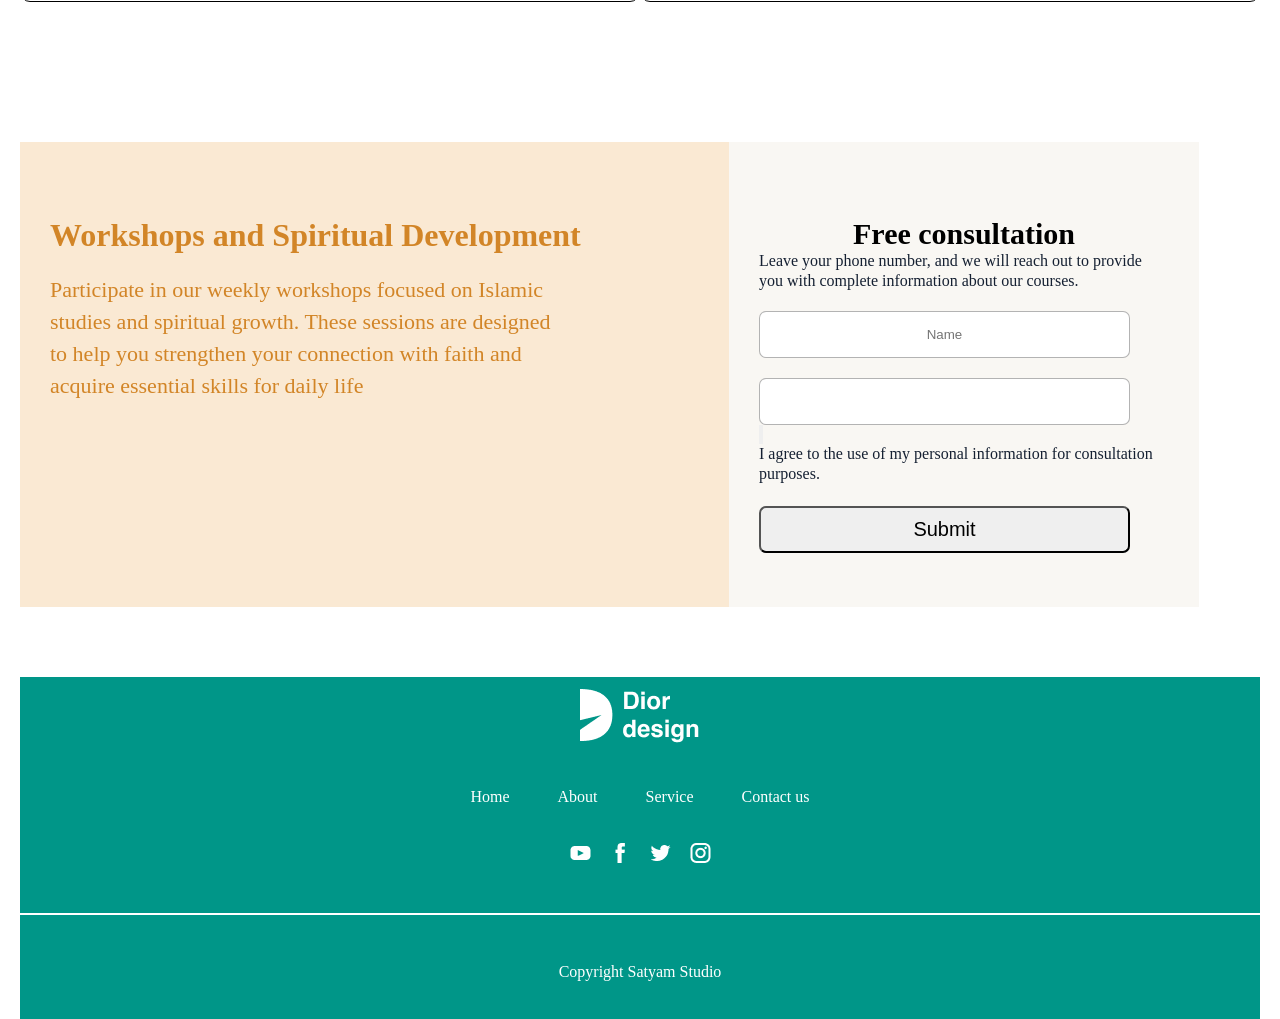
==== commit 4e7f0b3e: "href" ====
--- a/index.html
+++ b/index.html
@@ -20,7 +20,7 @@
             <div class="header-right">
                 <img src="./images/Change language.svg" alt="logo">
                 <p></p>
-                <button> Sign in</button>
+                <button> <a href="./sign_in.html">Sign in</a></button>
                 <div class="tugma">
                      <img src="./images/menu.svg" alt="menyu">
                 </div>
@@ -268,5 +268,5 @@
         <p>Copyright Satyam Studio</p>
 
     </footer>
-    <script src="./script.js"></script>
+    
 </body>
